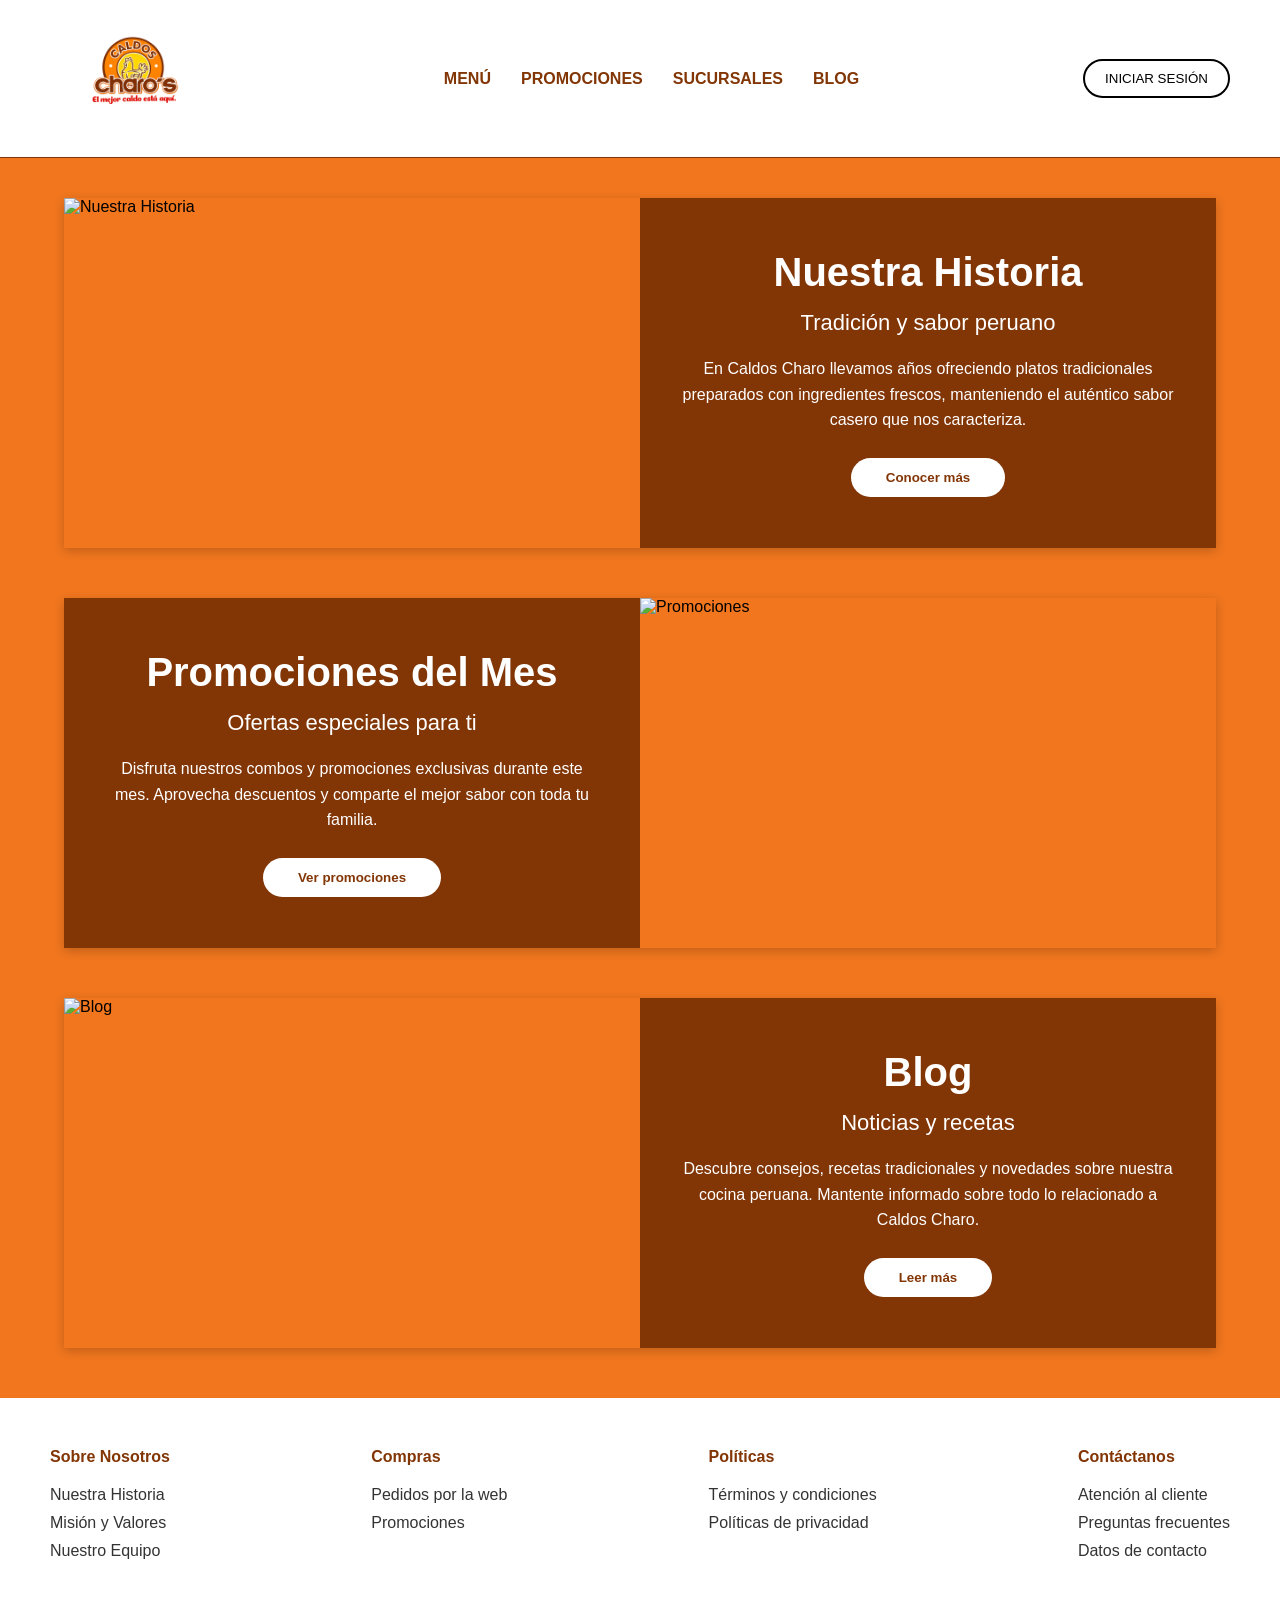
==== index.html @ 8b29b828 "Add files via upload" ====
<!DOCTYPE html>
<html lang="en">
<head>
      
    <meta charset="UTF-8">
    <meta name="viewport" content="width=device-width, initial-scale=1.0">
    <title>Document</title>
    <link rel="stylesheet" href="css/estilos.css">
    <link href="https://fonts.googleapis.com/css2?family=DM+Serif+Display:ital@0;1&display=swap" rel="stylesheet">
</head>
<body>
     <header>

    <div> <img src="imagen/logocharos.png" width="170"></div>

    <nav>
      <a>MENÚ</a>
      <a>PROMOCIONES</a>
      <a>SUCURSALES</a>
      <a>BLOG</a>
    </nav>

    <button class="btn-login">INICIAR SESIÓN</button>

  </header>

  <!-- ===== CONTENIDO ===== -->

  <main class="contenedor">

    <!-- ===== NUESTRA HISTORIA ===== -->

    <section class="seccion">

      <div class="imagen">
        <img src="https://images.unsplash.com/photo-1547592180-85f173990554?q=80&w=1200&auto=format&fit=crop" alt="Nuestra Historia">
      </div>

      <div class="texto">
        <h2>Nuestra Historia</h2>
        <h3>Tradición y sabor peruano</h3>

        <p>
          En Caldos Charo llevamos años ofreciendo platos
          tradicionales preparados con ingredientes frescos,
          manteniendo el auténtico sabor casero que nos caracteriza.
        </p>

        <button>Conocer más</button>
      </div>

    </section>

    <!-- ===== PROMOCIONES ===== -->

    <section class="seccion">

      <div class="texto">
        <h2>Promociones del Mes</h2>
        <h3>Ofertas especiales para ti</h3>

        <p>
          Disfruta nuestros combos y promociones exclusivas
          durante este mes. Aprovecha descuentos y comparte
          el mejor sabor con toda tu familia.
        </p>

        <button>Ver promociones</button>
      </div>

      <div class="imagen">
        <img src="https://images.unsplash.com/photo-1504674900247-0877df9cc836?q=80&w=1200&auto=format&fit=crop" alt="Promociones">
      </div>

    </section>

    <!-- ===== BLOG ===== -->

    <section class="seccion">

      <div class="imagen">
        <img src="https://images.unsplash.com/photo-1528715471579-d1bcf0ba5e83?q=80&w=1200&auto=format&fit=crop" alt="Blog">
      </div>

      <div class="texto">
        <h2>Blog</h2>
        <h3>Noticias y recetas</h3>

        <p>
          Descubre consejos, recetas tradicionales y novedades
          sobre nuestra cocina peruana. Mantente informado
          sobre todo lo relacionado a Caldos Charo.
        </p>

        <button>Leer más</button>
      </div>

    </section>

  </main>

  <!-- ===== FOOTER ===== -->

  <footer>

    <div class="footer-contenido">

      <div class="footer-columna">
        <h4>Sobre Nosotros</h4>
        <p>Nuestra Historia</p>
        <p>Misión y Valores</p>
        <p>Nuestro Equipo</p>
      </div>

      <div class="footer-columna">
        <h4>Compras</h4>
        <p>Pedidos por la web</p>
        <p>Promociones</p>
      </div>

      <div class="footer-columna">
        <h4>Políticas</h4>
        <p>Términos y condiciones</p>
        <p>Políticas de privacidad</p>
      </div>

      <div class="footer-columna">
        <h4>Contáctanos</h4>
        <p>Atención al cliente</p>
        <p>Preguntas frecuentes</p>
        <p>Datos de contacto</p>
      </div>

    </div>

  </footer>

</body>
</html>
---- css/estilos.css ----
*{
      margin: 0;
      padding: 0;
      box-sizing: border-box;
      font-family: Arial, Helvetica, sans-serif;
    }

    body{
      background-color:rgb(241, 118, 30) ;
    }

    /* ===== HEADER ===== */

    header{
      background-color: rgb(255, 255, 255);
      padding: 20px 50px;
      display: flex;
      justify-content: space-between;
      align-items: center;
      border-bottom: 1px solid rgb(130, 53, 5);
    }

    nav{
      display: flex;
      gap: 30px;
    }

    nav a{
      text-decoration: none;
      color: rgb(130, 53, 5);
      font-weight: bold;
    }

    .btn-login{
      padding: 10px 20px;
      border: 2px solid black;
      border-radius: 20px;
      background-color: white;
      cursor: pointer;
    }

    /* ===== CONTENEDOR GENERAL ===== */

    .contenedor{
      width: 90%;
      margin: 40px auto;
      display: flex;
      flex-direction: column;
      gap: 50px;
    }

    /* ===== SECCIONES ===== */

    .seccion{
      display: flex;
      height: 350px;
      box-shadow: 0px 3px 10px rgba(0,0,0,0.2);
    }

    /* Imagen */

    .imagen{
      width: 50%;
    }

    .imagen img{
      width: 100%;
      height: 100%;
      object-fit: cover;
    }

    /* Texto */

    .texto{
      width: 50%;
      background-color: rgb(130, 53, 5);
      color: white;

      display: flex;
      flex-direction: column;
      justify-content: center;
      align-items: center;

      text-align: center;
      padding: 40px;
    }

    .texto h2{
      font-size: 40px;
      margin-bottom: 15px;
    }

    .texto h3{
      font-size: 22px;
      margin-bottom: 20px;
      font-weight: normal;
    }

    .texto p{
      font-size: 16px;
      line-height: 1.6;
      margin-bottom: 25px;
    }

    .texto button{
      padding: 12px 35px;
      border: none;
      border-radius: 25px;
      background-color: white;
      color: rgb(130, 53, 5);
      font-weight: bold;
      cursor: pointer;
      transition: 0.3s;
    }

    .texto button:hover{
      background-color: #f5c08a;
    }

    /* ===== FOOTER ===== */

    footer{
      background-color: white;
      padding: 50px;
      margin-top: 50px;
    }

    .footer-contenido{
      display: flex;
      justify-content: space-between;
      flex-wrap: wrap;
      gap: 30px;
    }

    .footer-columna h4{
      margin-bottom: 20px;
      color: rgb(130, 53, 5);
    }

    .footer-columna p{
      margin-bottom: 10px;
      color: #333;
      cursor: pointer;
    }

    /* ===== RESPONSIVE ===== */

    @media(max-width: 768px){

      .seccion{
        flex-direction: column;
        height: auto;
      }

      .imagen,
      .texto{
        width: 100%;
      }

      nav{
        display: none;
      }

    }
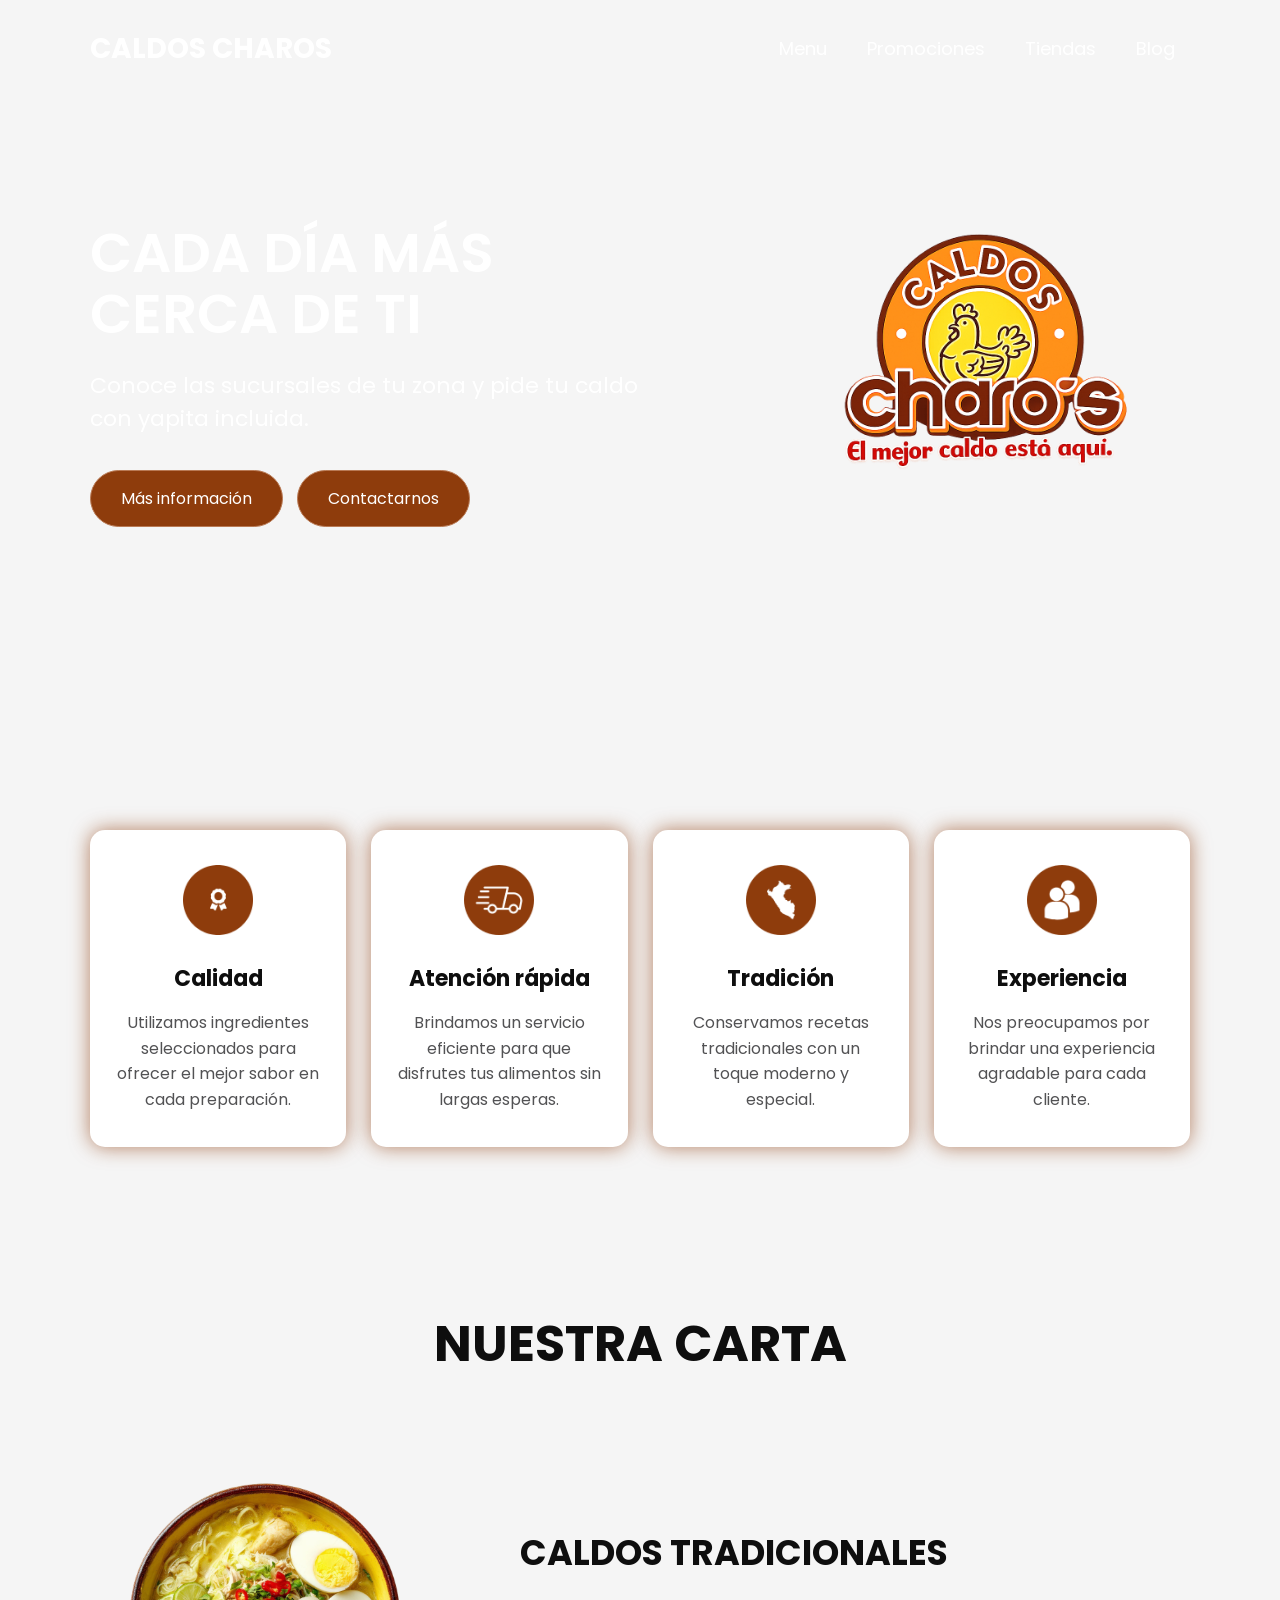
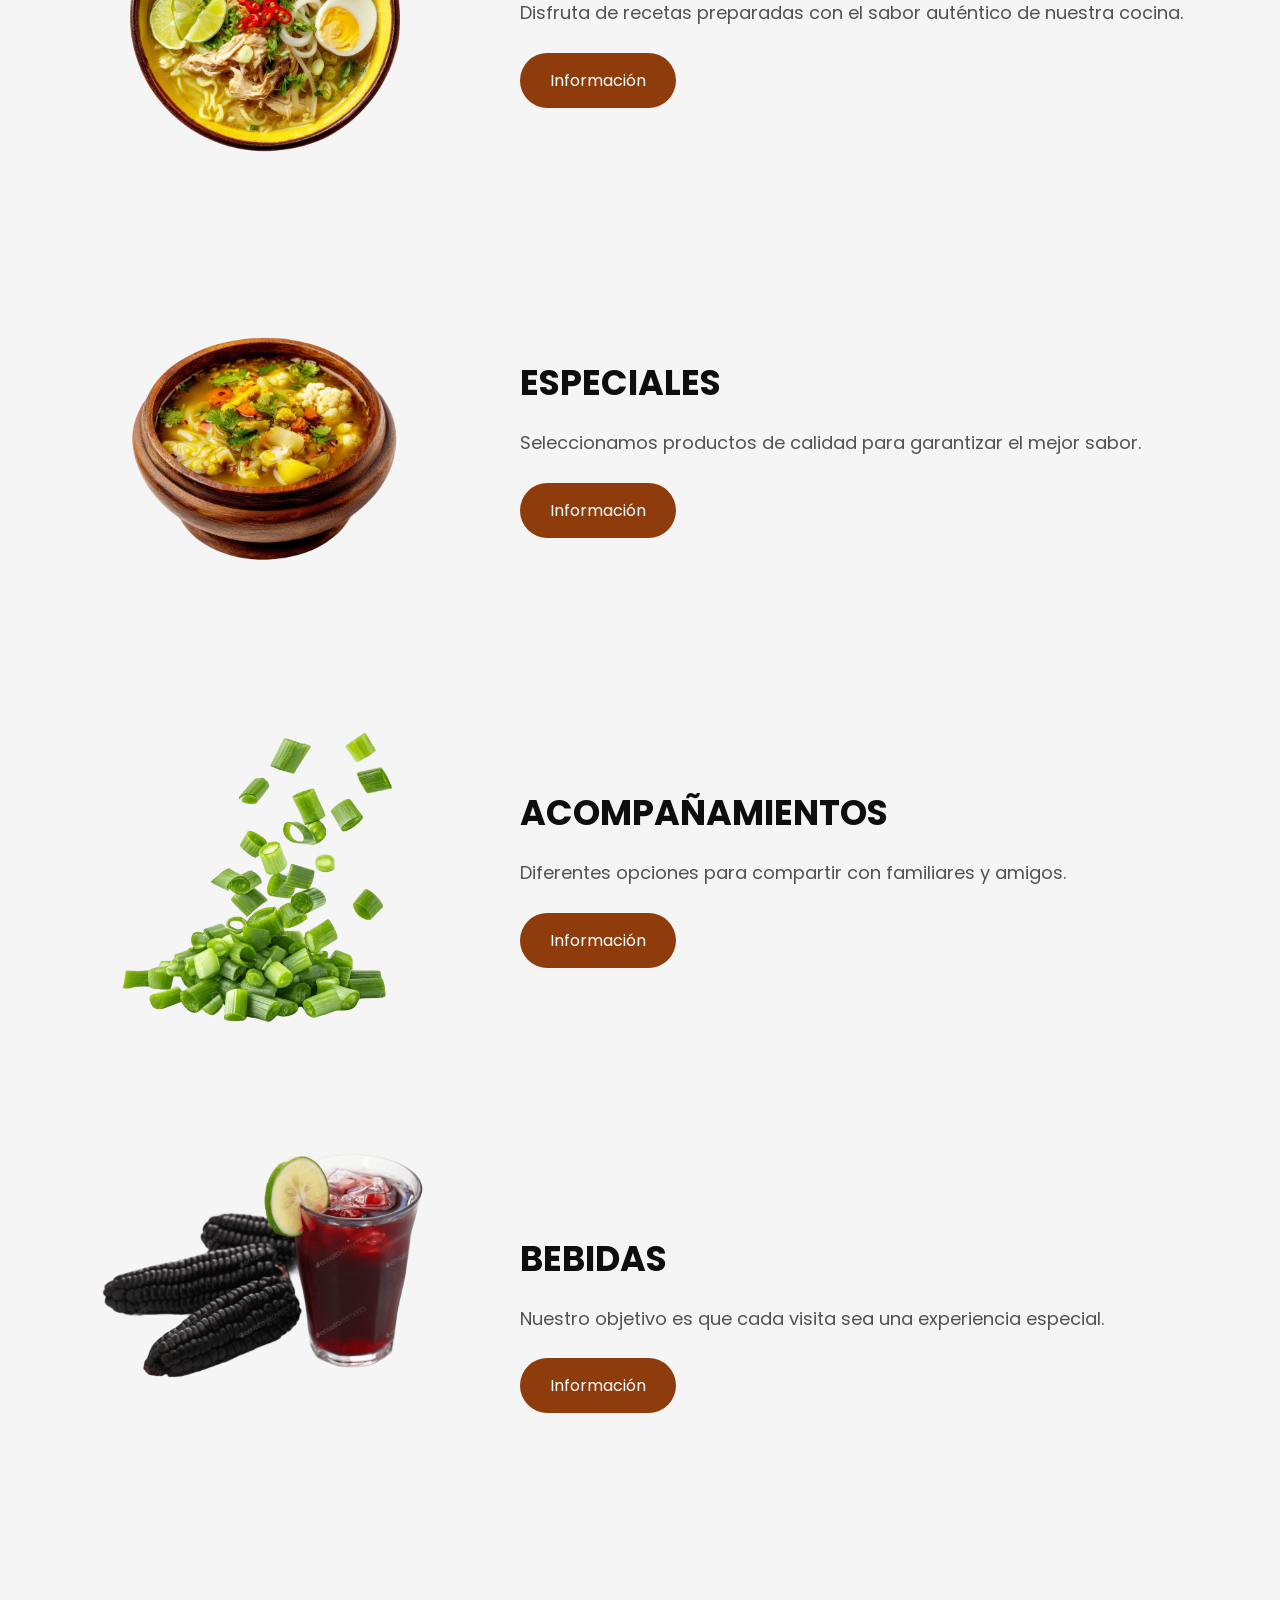
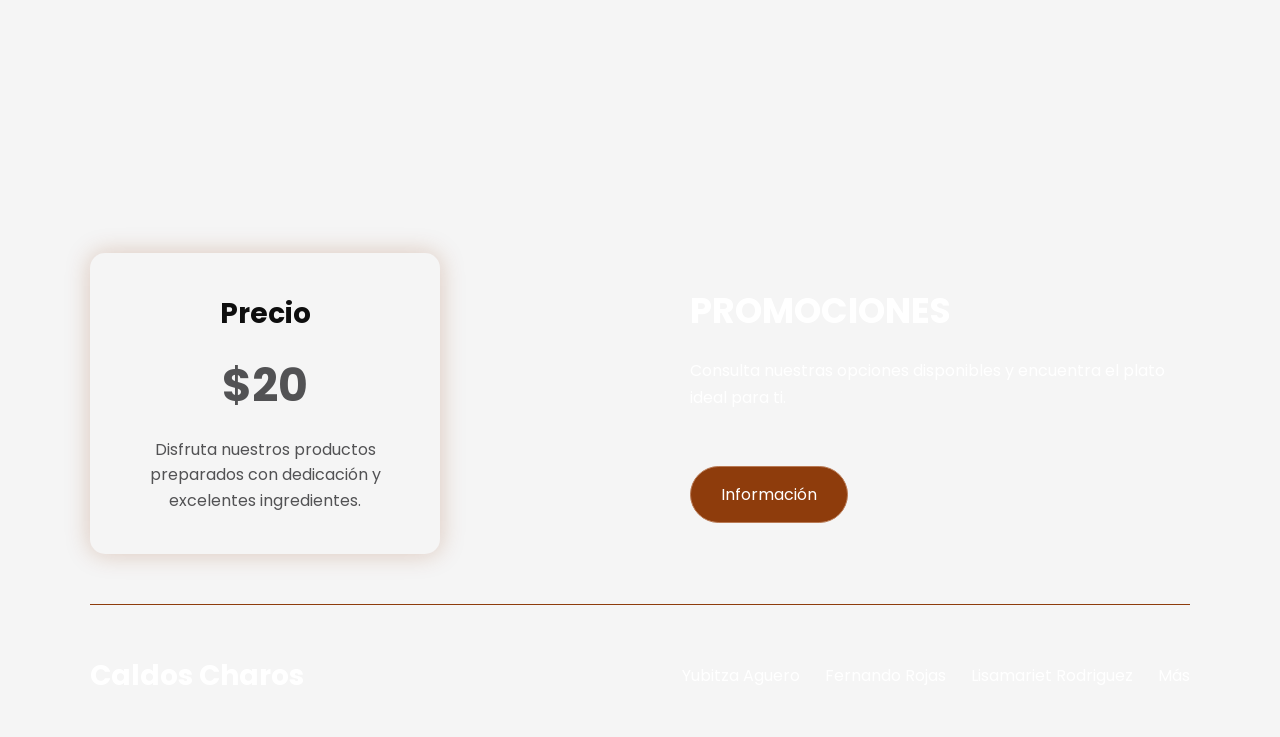
==== commit 26a51e6e: "Add files via upload" ====
--- a/index.html
+++ b/index.html
@@ -1,139 +1,404 @@
 <!DOCTYPE html>
-<html lang="en">
+<html lang="es">
+
 <head>
-      
     <meta charset="UTF-8">
     <meta name="viewport" content="width=device-width, initial-scale=1.0">
-    <title>Document</title>
-    <link rel="stylesheet" href="css/estilos.css">
-    <link href="https://fonts.googleapis.com/css2?family=DM+Serif+Display:ital@0;1&display=swap" rel="stylesheet">
+    <title>Caldos Charos</title>
+
+    <link rel="stylesheet" href="estilos/estilos.css">
 </head>
+
 <body>
-     <header>
-
-    <div> <img src="imagen/logocharos.png" width="170"></div>
-
-    <nav>
-      <a>MENÚ</a>
-      <a>PROMOCIONES</a>
-      <a>SUCURSALES</a>
-      <a>BLOG</a>
-    </nav>
-
-    <button class="btn-login">INICIAR SESIÓN</button>
-
-  </header>
-
-  <!-- ===== CONTENIDO ===== -->
-
-  <main class="contenedor">
-
-    <!-- ===== NUESTRA HISTORIA ===== -->
-
-    <section class="seccion">
-
-      <div class="imagen">
-        <img src="https://images.unsplash.com/photo-1547592180-85f173990554?q=80&w=1200&auto=format&fit=crop" alt="Nuestra Historia">
-      </div>
-
-      <div class="texto">
-        <h2>Nuestra Historia</h2>
-        <h3>Tradición y sabor peruano</h3>
-
-        <p>
-          En Caldos Charo llevamos años ofreciendo platos
-          tradicionales preparados con ingredientes frescos,
-          manteniendo el auténtico sabor casero que nos caracteriza.
-        </p>
-
-        <button>Conocer más</button>
-      </div>
+
+    <!-- ENCABEZADO -->
+    <header id="inicio">
+
+        <div class="menu container">
+
+            <a href="#" class="logo">Caldos Charos</a>
+
+            <input type="checkbox" id="menu">
+
+            <label for="menu">
+                <img src="imagenes/menu-btn.png" class="menu-icono" alt="Menú">
+            </label>
+
+            <nav class="navbar">
+
+                <ul>
+                    <li><a href="menu.html">Menu</a></li>
+                    <li><a href="#servicios">Promociones</a></li>
+                    <li><a href="#portafolio">Tiendas</a></li>
+                    <li><a href="#contacto">Blog</a></li>
+                </ul>
+
+            </nav>
+
+        </div>
+
+
+        <div class="header-content container">
+
+            <div class="content">
+
+                <h1>
+                    Cada día más cerca de ti
+                </h1>
+
+                <p>
+                    Conoce las sucursales de tu zona y pide tu caldo con yapita incluida.
+                </p>
+
+                <a href="#" class="btn-1">
+                    Más información
+                </a>
+
+                <a href="#contacto" class="btn-1">
+                    Contactarnos
+                </a>
+
+            </div>
+
+
+            <img src="imagenes/logo-charos.png"  alt="Imagen principal">
+
+        </div>
+
+    </header>
+
+
+
+    <!-- SERVICIOS -->
+    <main id="servicios" class="services container">
+
+        <article class="service">
+
+            <img src="imagenes/icon1.png" alt="Servicio de comida">
+
+            <h3>
+                Calidad
+            </h3>
+
+            <p>
+                Utilizamos ingredientes seleccionados para ofrecer
+                el mejor sabor en cada preparación.
+            </p>
+
+        </article>
+
+
+
+        <article class="service">
+
+            <img src="imagenes/icon2.png" alt="Servicio rápido">
+
+            <h3>
+                Atención rápida
+            </h3>
+
+            <p>
+                Brindamos un servicio eficiente para que disfrutes
+                tus alimentos sin largas esperas.
+            </p>
+
+        </article>
+
+
+
+        <article class="service">
+
+            <img src="imagenes/icon3.png" alt="Preparación tradicional">
+
+            <h3>
+                Tradición
+            </h3>
+
+            <p>
+                Conservamos recetas tradicionales con un toque
+                moderno y especial.
+            </p>
+
+        </article>
+
+
+
+        <article class="service">
+
+            <img src="imagenes/icon4.png" alt="Servicio personalizado">
+
+            <h3>
+                Experiencia
+            </h3>
+
+            <p>
+                Nos preocupamos por brindar una experiencia
+                agradable para cada cliente.
+            </p>
+
+        </article>
+
+
+    </main>
+
+
+
+
+    <!-- PORTAFOLIO -->
+    <section id="portafolio" class="portfolio-section container">
+
+
+        <h2>
+            NUESTRA CARTA
+        </h2>
+
+
+
+        <div class="portfolio-item">
+
+
+            <img src="imagenes/tradicionales.png" alt="Caldo tradicional">
+
+
+            <div class="portfolio-text">
+
+                <h3>
+                    CALDOS TRADICIONALES
+                </h3>
+
+
+                <p>
+                    Disfruta de recetas preparadas con el sabor
+                    auténtico de nuestra cocina.
+                </p>
+
+
+                <a href="#" class="btn-2">
+                    Información
+                </a>
+
+            </div>
+
+
+        </div>
+
+
+
+
+
+        <div class="portfolio-item reverse">
+
+
+            <div class="portfolio-text">
+
+                <h3>
+                    ESPECIALES
+                </h3>
+
+
+                <p>
+                    Seleccionamos productos de calidad para
+                    garantizar el mejor sabor.
+                </p>
+
+
+                <a href="#" class="btn-2">
+                    Información
+                </a>
+
+            </div>
+
+
+
+            <img src="imagenes/especiales.png" alt="Ingredientes frescos">
+
+
+        </div>
+
+
+
+
+
+        <div class="portfolio-item">
+
+
+            <img src="imagenes/cebollin.png" alt="Platos preparados">
+
+
+            <div class="portfolio-text">
+
+                <h3>
+                    ACOMPAÑAMIENTOS
+                </h3>
+
+
+                <p>
+                    Diferentes opciones para compartir
+                    con familiares y amigos.
+                </p>
+
+
+                <a href="#" class="btn-2">
+                    Información
+                </a>
+
+            </div>
+
+
+        </div>
+
+
+
+
+
+        <div class="portfolio-item reverse">
+
+
+            <div class="portfolio-text">
+
+                <h3>
+                    BEBIDAS
+                </h3>
+
+
+                <p>
+                    Nuestro objetivo es que cada visita
+                    sea una experiencia especial.
+                </p>
+
+
+                <a href="#" class="btn-2">
+                    Información
+                </a>
+
+            </div>
+
+
+
+            <img src="imagenes/chicha.png" alt="Atención al cliente">
+
+
+        </div>
+
+
 
     </section>
 
-    <!-- ===== PROMOCIONES ===== -->
-
-    <section class="seccion">
-
-      <div class="texto">
-        <h2>Promociones del Mes</h2>
-        <h3>Ofertas especiales para ti</h3>
-
-        <p>
-          Disfruta nuestros combos y promociones exclusivas
-          durante este mes. Aprovecha descuentos y comparte
-          el mejor sabor con toda tu familia.
-        </p>
-
-        <button>Ver promociones</button>
-      </div>
-
-      <div class="imagen">
-        <img src="https://images.unsplash.com/photo-1504674900247-0877df9cc836?q=80&w=1200&auto=format&fit=crop" alt="Promociones">
-      </div>
-
-    </section>
-
-    <!-- ===== BLOG ===== -->
-
-    <section class="seccion">
-
-      <div class="imagen">
-        <img src="https://images.unsplash.com/photo-1528715471579-d1bcf0ba5e83?q=80&w=1200&auto=format&fit=crop" alt="Blog">
-      </div>
-
-      <div class="texto">
-        <h2>Blog</h2>
-        <h3>Noticias y recetas</h3>
-
-        <p>
-          Descubre consejos, recetas tradicionales y novedades
-          sobre nuestra cocina peruana. Mantente informado
-          sobre todo lo relacionado a Caldos Charo.
-        </p>
-
-        <button>Leer más</button>
-      </div>
-
-    </section>
-
-  </main>
-
-  <!-- ===== FOOTER ===== -->
-
-  <footer>
-
-    <div class="footer-contenido">
-
-      <div class="footer-columna">
-        <h4>Sobre Nosotros</h4>
-        <p>Nuestra Historia</p>
-        <p>Misión y Valores</p>
-        <p>Nuestro Equipo</p>
-      </div>
-
-      <div class="footer-columna">
-        <h4>Compras</h4>
-        <p>Pedidos por la web</p>
-        <p>Promociones</p>
-      </div>
-
-      <div class="footer-columna">
-        <h4>Políticas</h4>
-        <p>Términos y condiciones</p>
-        <p>Políticas de privacidad</p>
-      </div>
-
-      <div class="footer-columna">
-        <h4>Contáctanos</h4>
-        <p>Atención al cliente</p>
-        <p>Preguntas frecuentes</p>
-        <p>Datos de contacto</p>
-      </div>
-
-    </div>
-
-  </footer>
+
+
+
+
+    <!-- PIE DE PAGINA -->
+    <footer id="contacto">
+
+
+        <div class="container">
+
+
+            <div class="info-content">
+
+
+                <div class="info-price">
+
+
+                    <h2>
+                        Precio
+                    </h2>
+
+
+                    <p class="price">
+                        $20
+                    </p>
+
+
+                    <p>
+                        Disfruta nuestros productos preparados
+                        con dedicación y excelentes ingredientes.
+                    </p>
+
+
+                </div>
+
+
+
+
+                <div class="info-txt">
+
+
+                    <h2>
+                        PROMOCIONES
+                    </h2>
+
+
+                    <p>
+                        Consulta nuestras opciones disponibles
+                        y encuentra el plato ideal para ti.
+                    </p>
+
+
+                    <a href="#" class="btn-1">
+                        Información
+                    </a>
+
+
+                </div>
+
+
+            </div>
+
+
+
+
+            <hr>
+
+
+
+
+            <div class="enlaces">
+
+
+                <h3>
+                    Caldos Charos
+                </h3>
+
+
+
+                <div class="enlace">
+
+                    <ul>
+
+                        <li>
+                            <a href="#">Yubitza Aguero</a>
+                        </li>
+
+                        <li>
+                            <a href="#">Fernando Rojas</a>
+                        </li>
+
+                        <li>
+                            <a href="#">Lisamariet Rodriguez</a>
+                        </li>
+
+                        <li>
+                            <a href="#">Más</a>
+                        </li>
+
+                    </ul>
+
+
+                </div>
+
+
+            </div>
+
+
+        </div>
+
+
+    </footer>
+
+
 
 </body>
+
 </html>
--- a/estilos/estilos.css
+++ b/estilos/estilos.css
@@ -0,0 +1,983 @@
+@import url('https://fonts.googleapis.com/css2?family=Poppins:ital,wght@0,100;0,200;0,300;0,400;0,500;0,600;0,700;0,800;0,900;1,100;1,200;1,300;1,400;1,500;1,600;1,700;1,800;1,900&display=swap');
+
+/* ================================
+   RESET GENERAL
+================================ */
+
+* {
+    margin: 0;
+    padding: 0;
+    box-sizing: border-box;
+    text-decoration: none;
+    list-style: none;
+    font-family: "Poppins", sans-serif;
+}
+
+
+html {
+    scroll-behavior: smooth;
+}
+
+
+body {
+    background-color:  #f5f5f5;
+    color: #0e0e0e;
+}
+
+
+img {
+    max-width: 100%;
+    height: auto;
+}
+
+
+.container {
+    max-width: 1100px;
+    margin: auto;
+}
+
+
+
+/* ================================
+   HEADER
+================================ */
+
+
+header {
+
+    background-image: url(imagenes/encabezado.png);
+    background-position: center bottom;
+    background-repeat: no-repeat;
+    background-size: cover;
+
+    min-height: 750px;
+
+    display: flex;
+    align-items: center;
+
+    position: relative;
+}
+
+
+
+/* ================================
+   MENU
+================================ */
+
+
+.menu {
+
+    position: absolute;
+
+    top: 20px;
+    left: 0;
+    right: 0;
+
+    display: flex;
+
+    align-items: center;
+    justify-content: space-between;
+
+    z-index: 1000;
+
+}
+
+
+
+.logo {
+
+    color: white;
+
+    font-size: 28px;
+
+    font-weight: 700;
+
+    text-transform: uppercase;
+
+}
+
+
+
+.navbar ul {
+
+    display: flex;
+
+    gap: 10px;
+
+}
+
+
+
+.navbar ul li a {
+
+    color: white;
+
+    font-size: 18px;
+
+    padding: 15px;
+
+    display: block;
+
+    transition: .3s;
+
+}
+
+
+
+.navbar ul li a:hover {
+
+    color: #8e3c0c;
+
+}
+
+
+
+#menu {
+
+    display: none;
+
+}
+
+
+
+.menu label {
+
+    display: none;
+
+    cursor: pointer;
+
+}
+
+
+
+.menu-icono {
+
+    width: 30px;
+
+}
+
+
+
+/* ================================
+   CONTENIDO PRINCIPAL HEADER
+================================ */
+
+
+.header-content {
+
+    display: flex;
+
+    align-items: center;
+
+    justify-content: space-between;
+
+}
+
+
+
+.header-content img {
+
+    width: 420px;
+
+}
+
+
+
+.content {
+
+    padding-right: 100px;
+
+}
+
+
+
+.content h1 {
+
+    color: white;
+
+    font-size: 55px;
+
+    line-height: 1.1;
+
+    text-transform: uppercase;
+
+    font-weight: 600;
+
+}
+
+
+
+.content p {
+
+    margin-top: 25px;
+
+    color: white;
+
+    font-size: 22px;
+
+    line-height: 1.5;
+
+}
+
+
+
+/* ================================
+   BOTONES
+================================ */
+
+
+.btn-1 {
+
+    display: inline-block;
+
+    margin-top: 35px;
+
+    margin-right: 10px;
+
+    padding: 15px 30px;
+
+    border-radius: 30px;
+
+    color: white;
+
+    background-color: #8e3c0c;
+
+    border: 1px solid #b97a55;
+
+    transition: .3s;
+
+}
+
+
+
+.btn-1:hover {
+
+    background-color: #b97a55;
+    border: 1px solid #8e3c0c;
+
+}
+
+
+
+.btn-2 {
+
+    display: inline-block;
+
+    padding: 15px 30px;
+
+    border-radius: 30px;
+
+    color: white;
+
+    background-color: #8e3c0c;
+
+    transition: .3s;
+
+}
+
+
+
+.btn-2:hover {
+
+    background-color: #441d06;
+
+}
+
+
+
+
+/* ================================
+   SERVICIOS
+================================ */
+
+
+.services {
+
+    padding: 80px 0;
+
+    display: grid;
+
+    grid-template-columns: repeat(4,1fr);
+
+    gap: 25px;
+
+    text-align: center;
+
+}
+
+
+
+.service {
+
+    background-color: #ffffff;
+
+    padding: 35px 25px;
+
+    border-radius: 15px;
+
+    box-shadow: 
+    0 0 20px #8e3c0ca2;
+
+    transition: .3s;
+
+}
+
+
+
+.service:hover {
+
+    transform: translateY(-10px);
+
+}
+
+
+
+.service img {
+
+    width: 70px;
+
+    margin-bottom: 20px;
+
+}
+
+
+
+.service h3 {
+
+    font-size: 22px;
+
+    margin-bottom: 15px;
+
+}
+
+
+
+.service p {
+
+    color: #525254;
+
+    line-height: 1.6;
+
+}
+
+
+
+
+/* ================================
+   PORTAFOLIO
+================================ */
+
+
+.portfolio-section {
+
+    padding: 80px 0;
+
+}
+
+
+
+.portfolio-section h2 {
+
+    text-align: center;
+
+    font-size: 50px;
+
+    margin-bottom: 60px;
+
+}
+
+
+
+.portfolio-item {
+
+    display: flex;
+
+    align-items: center;
+
+    justify-content: space-between;
+
+    gap: 80px;
+
+    margin-bottom: 80px;
+
+}
+
+
+
+.portfolio-item img {
+
+    width: 350px;
+
+}
+
+
+
+.portfolio-text {
+
+    flex: 1;
+
+}
+
+
+
+.portfolio-text h3 {
+
+    font-size: 35px;
+
+    margin-bottom: 20px;
+
+}
+
+
+
+.portfolio-text p {
+
+    color: #525254;
+
+    font-size: 18px;
+
+    line-height: 1.6;
+
+    margin-bottom: 25px;
+
+}
+
+
+
+.reverse {
+
+    flex-direction: row-reverse;
+
+}
+/* ================================
+   FOOTER
+================================ */
+
+
+footer {
+
+    padding: 180px 0 40px;
+
+    background-image: url(imagenes/footer.png);
+
+    background-position: top center;
+
+    background-repeat: no-repeat;
+
+    background-size: cover;
+
+}
+
+
+
+.info-content {
+
+    display: flex;
+
+    justify-content: space-between;
+
+    align-items: center;
+
+    gap: 50px;
+
+}
+
+
+
+.info-price {
+
+    background-color: #f5f5f5;
+
+    padding: 40px;
+
+    text-align: center;
+
+    border-radius: 15px;
+
+    box-shadow: 0 0 25px #8e3c0c40;
+
+    max-width: 350px;
+
+}
+
+
+
+.info-price h2 {
+
+    font-size: 28px;
+
+    margin-bottom: 15px;
+
+}
+
+
+
+.price {
+
+    font-size: 45px;
+
+    font-weight: 700;
+
+    color: #8e3c0c;
+
+    margin-bottom: 15px;
+
+}
+
+
+
+.info-price p {
+
+    color: #525254;
+
+    line-height: 1.6;
+
+}
+
+
+
+
+.info-txt {
+
+    color: white;
+
+    max-width: 500px;
+
+}
+
+
+
+.info-txt h2 {
+
+    font-size: 35px;
+
+    margin-bottom: 20px;
+
+}
+
+
+
+.info-txt p {
+
+    line-height: 1.7;
+
+    margin-bottom: 20px;
+
+}
+
+
+
+hr {
+
+    margin: 50px 0;
+
+    border: 0;
+
+    border-top: 1px solid #8e3c0c;
+
+}
+
+
+
+.enlaces {
+
+    display: flex;
+
+    justify-content: space-between;
+
+    align-items: center;
+
+    color: white;
+
+}
+
+
+
+.enlaces h3 {
+
+    font-size: 28px;
+
+}
+
+
+
+.enlace ul {
+
+    display: flex;
+
+    gap: 25px;
+
+}
+
+
+
+.enlace a {
+
+    color: white;
+
+    transition: .3s;
+
+}
+
+
+
+.enlace a:hover {
+
+    color: #542307;
+
+}
+
+
+
+
+
+/* ================================
+   TABLET
+================================ */
+
+
+
+@media(max-width:991px) {
+
+
+
+    .container {
+
+        padding-left: 30px;
+
+        padding-right: 30px;
+
+    }
+
+
+
+    /* MENU MOVIL */
+
+
+    .menu {
+
+        padding: 20px 30px;
+
+    }
+
+
+
+    .menu label {
+
+        display: block;
+
+    }
+
+
+
+    .navbar {
+
+        position: absolute;
+
+        top: 80px;
+
+        left: 0;
+
+        right: 0;
+
+        background-color:  #542307a8;
+
+        display: none;
+
+    }
+
+
+
+    .navbar ul {
+
+        flex-direction: column;
+
+        gap: 0;
+
+    }
+
+
+
+    .navbar ul li a {
+
+        text-align: center;
+
+        padding: 20px;
+
+    }
+
+
+
+    #menu:checked ~ .navbar {
+
+        display: block;
+
+    }
+
+
+
+
+    /* HEADER */
+
+
+    header {
+
+        min-height: 900px;
+
+    }
+
+
+
+    .header-content {
+
+        flex-direction: column;
+
+        text-align: center;
+
+        padding-top: 100px;
+
+    }
+
+
+
+    .content {
+
+        padding: 0;
+
+    }
+
+
+
+    .content h1 {
+
+        font-size: 45px;
+
+    }
+
+
+
+    .content p {
+
+        font-size: 18px;
+
+    }
+
+
+
+    .header-content img {
+
+        width: 250px;
+
+        margin-top: 40px;
+
+    }
+
+
+
+
+    /* SERVICIOS */
+
+
+    .services {
+
+        grid-template-columns: repeat(2,1fr);
+
+        padding-top: 50px;
+
+    }
+
+
+
+
+
+    /* PORTAFOLIO */
+
+
+    .portfolio-item,
+
+    .reverse {
+
+        flex-direction: column;
+
+        text-align: center;
+
+        gap: 30px;
+
+    }
+
+
+
+    .portfolio-item img {
+
+        width: 280px;
+
+    }
+
+
+
+    .portfolio-section h2 {
+
+        font-size: 40px;
+
+    }
+
+
+
+    .portfolio-text h3 {
+
+        font-size: 30px;
+
+    }
+
+
+
+
+
+    /* FOOTER */
+
+
+    .info-content {
+
+        flex-direction: column;
+
+        text-align: center;
+
+    }
+
+
+
+    .info-price {
+
+        max-width: 100%;
+
+    }
+
+
+
+    .info-txt {
+
+        max-width: 100%;
+
+    }
+
+
+
+    .enlaces {
+
+        flex-direction: column;
+
+        gap: 30px;
+
+    }
+
+
+
+}
+
+
+
+
+
+/* ================================
+   CELULARES
+================================ */
+
+
+
+@media(max-width:600px) {
+
+
+
+    .logo {
+
+        font-size: 20px;
+
+    }
+
+
+
+    header {
+
+        min-height: 800px;
+
+    }
+
+
+
+    .content h1 {
+
+        font-size: 35px;
+
+    }
+
+
+
+    .content p {
+
+        font-size: 16px;
+
+    }
+
+
+
+    .btn-1 {
+
+        display: block;
+
+        margin-right: 0;
+
+    }
+
+
+
+    .services {
+
+        grid-template-columns: 1fr;
+
+    }
+
+
+
+    .portfolio-section {
+
+        padding: 50px 0;
+
+    }
+
+
+
+    .portfolio-section h2 {
+
+        font-size: 32px;
+
+    }
+
+
+
+    .portfolio-text h3 {
+
+        font-size: 25px;
+
+    }
+
+
+
+    footer {
+
+        padding-top: 100px;
+
+    }
+
+
+
+    .enlace ul {
+
+        flex-direction: column;
+
+        text-align: center;
+
+    }
+
+
+
+}
